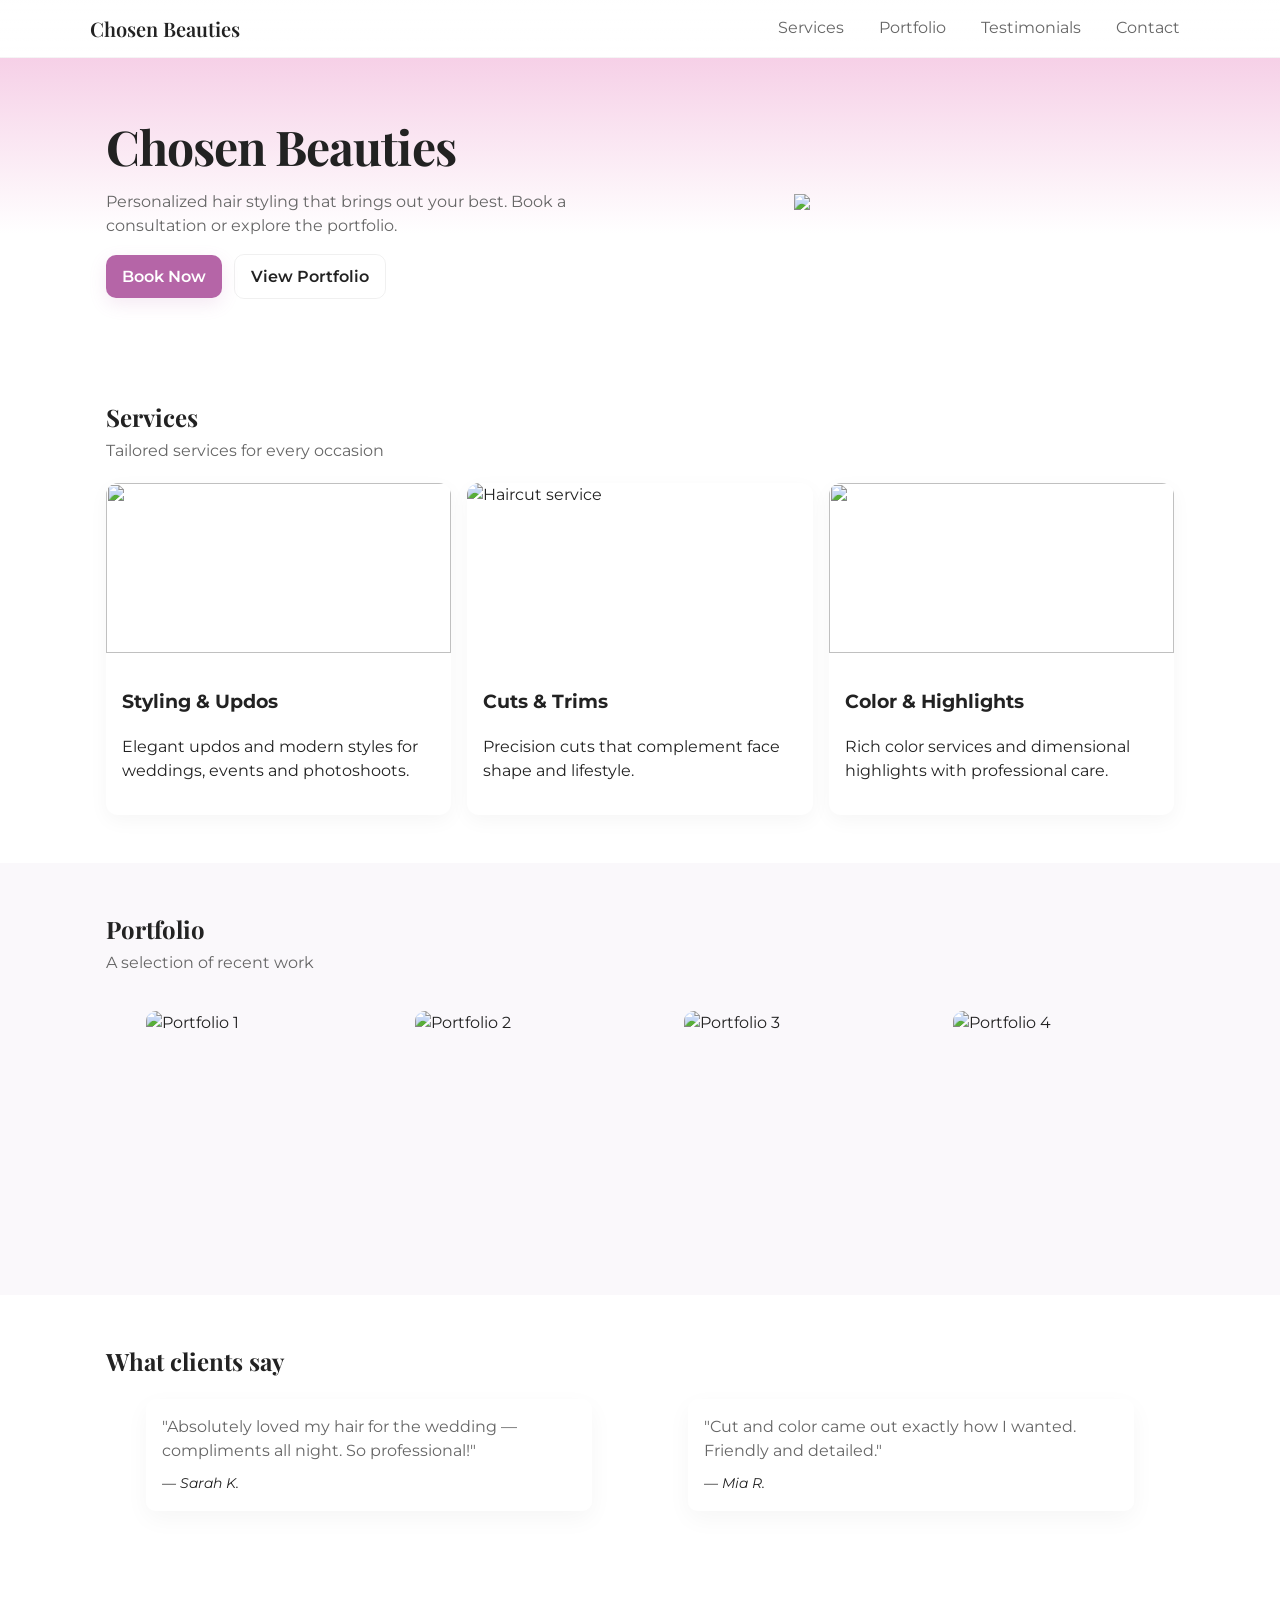
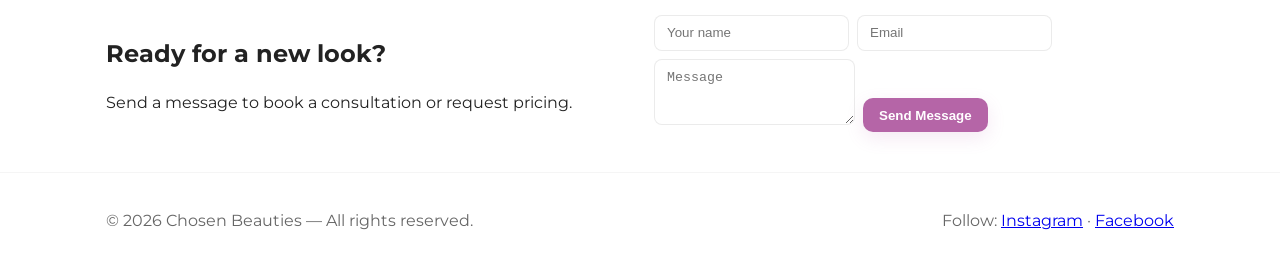
==== index.html @ 934fb7bd "updated" ====
<!doctype html>
<html lang="en">
<head>
  <meta charset="utf-8" />
  <meta name="viewport" content="width=device-width,initial-scale=1" />
  <meta name="description" content="Chosen Beauties — premium hair styling by a passionate stylist. Book services, view portfolio and contact." />
  <title>Chosen Beauties — Hair Stylist</title>

  <!-- Google Font (optional) -->
  <link rel="preconnect" href="https://fonts.gstatic.com" crossorigin>
  <link href="https://fonts.googleapis.com/css2?family=Montserrat:wght@400;600;700&family=Playfair+Display:wght@400;600&display=swap" rel="stylesheet">

  <link rel="stylesheet" href="css/style.css">
</head>
<body>
  <header class="site-header">
    <div class="container header-inner">
      <a class="brand" href="#home">Chosen Beauties</a>
      <button class="nav-toggle" aria-controls="main-nav" aria-expanded="false" aria-label="Toggle navigation">
        <span class="hamburger"></span>
      </button>
      <nav id="main-nav" class="nav">
        <ul>
          <li><a href="#services">Services</a></li>
          <li><a href="#portfolio">Portfolio</a></li>
          <li><a href="#testimonials">Testimonials</a></li>
          <li><a href="#contact">Contact</a></li>
        </ul>
      </nav>
    </div>
  </header>

  <main>
    <!-- HERO -->
    <section id="home" class="hero">
      <div class="container hero-grid">
        <div class="hero-content">
          <h1 class="reveal">Chosen Beauties</h1>
          <p class="lead reveal delay-1">Personalized hair styling that brings out your best. Book a consultation or explore the portfolio.</p>
          <div class="hero-ctas reveal delay-2">
            <a class="btn primary" href="#contact">Book Now</a>
            <a class="btn ghost" href="#portfolio">View Portfolio</a>
          </div>
        </div>

        <figure class="hero-media reveal delay-3" aria-hidden="true">
          <!-- small placeholder, real image lazy-loaded -->
          <img class="lazy" src="https://images.unsplash.com/photo-1562322140-8baeececf3df?ixlib=rb-4.1.0&ixid=M3wxMjA3fDB8MHxzZWFyY2h8OHx8aGFpciUyMHNhbG9ufGVufDB8fDB8fHww&auto=format&fit=crop&q=60&w=400" loading="lazy">
        </figure>
      </div>
    </section>

    <!-- SERVICES -->
    <section id="services" class="section">
      <div class="container">
        <h2 class="section-title">Services</h2>
        <p class="section-sub">Tailored services for every occasion</p>

        <div class="cards">
          <article class="card reveal">
            <div class="card-media" aria-hidden="true">
              <img class="lazy" src="https://media.istockphoto.com/id/2195297381/photo/hairstylist-blow-drying-clients-hair-with-a-fan.webp?a=1&b=1&s=612x612&w=0&k=20&c=V1nyioA2nWQpx9N_WSkcnjv2B87eK_zv9McYGcDiy1s=" loading="lazy">
            </div>
            <div class="card-body">
              <h3>Styling & Updos</h3>
              <p>Elegant updos and modern styles for weddings, events and photoshoots.</p>
            </div>
          </article>

          <article class="card reveal delay-1">
            <div class="card-media" aria-hidden="true">
              <img class="lazy" src="https://media.istockphoto.com/id/913268816/photo/young-beautiful-woman-having-her-hair-dried-at-hair-salon.webp?a=1&b=1&s=612x612&w=0&k=20&c=Mjy-i18pwnbH0126E-7IvzbJgA98wpWZ9u1jU9pb9S0=" alt="Haircut service" loading="lazy">
            </div>
            <div class="card-body">
              <h3>Cuts & Trims</h3>
              <p>Precision cuts that complement face shape and lifestyle.</p>
            </div>
          </article>

          <article class="card reveal delay-2">
            <div class="card-media" aria-hidden="true">
              <img class="lazy" src="https://media.istockphoto.com/id/2210778800/photo/hairdresser-cutting-clients-hair-with-scissors-in-salon-closeup.webp?a=1&b=1&s=612x612&w=0&k=20&c=nYqZ8tIm3a1izsngX-an_5qqzXE_lqb9rEqZQYIt0O4=" loading="lazy">
            </div>
            <div class="card-body">
              <h3>Color & Highlights</h3>
              <p>Rich color services and dimensional highlights with professional care.</p>
            </div>
          </article>
        </div>
      </div>
    </section>

    <!-- PORTFOLIO -->
    <section id="portfolio" class="section alt">
      <div class="container">
        <h2 class="section-title">Portfolio</h2>
        <p class="section-sub">A selection of recent work</p>

        <div class="masonry">
          <figure class="masonry-item reveal">
            <img class="lazy" src="https://media.istockphoto.com/id/1678703867/photo/beautiful-young-woman-getting-her-hair-cut.jpg?s=612x612&w=0&k=20&c=vHdN2g7pIrLuw3MLaQQZgd8vESkZhBwkxDaiql16Wlw=" alt="Portfolio 1" loading="lazy">
          </figure>
          <figure class="masonry-item reveal delay-1">
            <img class="lazy" src="https://media.istockphoto.com/id/2152673203/photo/hairstylist-cutting-on-wet-hair-with-professionalism-and-precision.jpg?s=612x612&w=0&k=20&c=VvkwBlUPt2r-_SqTWEM6d-n3-1z1u_6mWzV6p31sEDM=" alt="Portfolio 2" loading="lazy">
          </figure>
          <figure class="masonry-item reveal delay-2">
            <img class="lazy" src="https://media.istockphoto.com/id/2152673203/photo/hairstylist-cutting-on-wet-hair-with-professionalism-and-precision.jpg?s=612x612&w=0&k=20&c=VvkwBlUPt2r-_SqTWEM6d-n3-1z1u_6mWzV6p31sEDM=" data-src="assets/images/portfolio-3.jpg" alt="Portfolio 3" loading="lazy">
          </figure>
          <figure class="masonry-item reveal delay-3">
            <img class="lazy" src="https://media.istockphoto.com/id/2152673203/photo/hairstylist-cutting-on-wet-hair-with-professionalism-and-precision.jpg?s=612x612&w=0&k=20&c=VvkwBlUPt2r-_SqTWEM6d-n3-1z1u_6mWzV6p31sEDM=" data-src="assets/images/portfolio-4.jpg" alt="Portfolio 4" loading="lazy">
          </figure>
        </div>
      </div>
    </section>

    <!-- TESTIMONIALS -->
    <section id="testimonials" class="section">
      <div class="container">
        <h2 class="section-title">What clients say</h2>

        <div class="testimonials">
          <blockquote class="testimonial reveal">
            <p>"Absolutely loved my hair for the wedding — compliments all night. So professional!"</p>
            <cite>— Sarah K.</cite>
          </blockquote>

          <blockquote class="testimonial reveal delay-1">
            <p>"Cut and color came out exactly how I wanted. Friendly and detailed." </p>
            <cite>— Mia R.</cite>
          </blockquote>
        </div>
      </div>
    </section>

    <!-- CONTACT / CTA -->
    <section id="contact" class="section cta">
      <div class="container">
        <div class="cta-inner reveal">
          <div>
            <h2>Ready for a new look?</h2>
            <p>Send a message to book a consultation or request pricing.</p>
          </div>

          <form id="contactForm" class="contact-form" aria-label="Contact form (demo)">
            <label>
              <span class="sr-only">Name</span>
              <input type="text" name="name" placeholder="Your name" required>
            </label>
            <label>
              <span class="sr-only">Email</span>
              <input type="email" name="email" placeholder="Email" required>
            </label>
            <label>
              <span class="sr-only">Message</span>
              <textarea name="message" rows="3" placeholder="Message"></textarea>
            </label>
            <button class="btn primary" type="submit">Send Message</button>
          </form>
        </div>
      </div>
    </section>
  </main>

  <footer class="site-footer">
    <div class="container footer-inner">
      <p>&copy; <span id="year"></span> Chosen Beauties — All rights reserved.</p>
      <p class="socials">Follow: <a href="https://x.com/chimereze_eze" aria-label="Instagram">Instagram</a> · <a href="#" aria-label="Facebook">Facebook</a></p>
    </div>
  </footer>

  <script src="script.js" defer></script>
</body>
</html>
---- css/style.css ----
/* CSS for Chosen Beauties landing page
   - Responsive layout
   - Simple animations
   - Accessible and clean */
:root{
  --bg:#fff;
  --text:#222;
  --muted:#666;
  --accent:#b565a7; /* warm purple/pink */
  --accent-2:#f6d0e7;
  --max-width:1100px;
  --radius:12px;
  --container-padding:1rem;
  --transition:300ms cubic-bezier(.2,.9,.3,1);
  font-family: 'Montserrat', system-ui, -apple-system, "Segoe UI", Roboto, "Helvetica Neue", Arial;
}

*{box-sizing:border-box}
html,body{height:100%}
body{
  margin:0;
  background:var(--bg);
  color:var(--text);
  -webkit-font-smoothing:antialiased;
  -moz-osx-font-smoothing:grayscale;
  line-height:1.5;
  font-size:16px;
}

/* container */
.container{
  width:100%;
  max-width:var(--max-width);
  margin:0 auto;
  padding:0 1rem;
}

/* Header */
.site-header{
  position:sticky;
  top:0;
  z-index:40;
  backdrop-filter: blur(6px);
  background:linear-gradient(180deg, rgba(255,255,255,0.8), rgba(255,255,255,0.6));
  border-bottom:1px solid rgba(0,0,0,0.04);
}
.header-inner{
  display:flex;
  gap:1rem;
  align-items:center;
  justify-content:space-between;
  padding:0.85rem 0;
}
.brand{
  font-family:'Playfair Display', serif;
  font-weight:600;
  font-size:1.25rem;
  color:var(--text);
  text-decoration:none;
}
.nav{
  display:flex;
}
.nav ul{display:flex; gap:1rem; margin:0; padding:0; list-style:none}
.nav a{color:var(--muted); text-decoration:none; padding:0.4rem 0.6rem; border-radius:8px}
.nav a:hover{color:var(--text); background:rgba(181,101,167,0.06)}

/* Mobile nav toggle */
.nav-toggle{
  background:none;
  border:0;
  display:none;
  padding:0.25rem;
  cursor:pointer;
}
.hamburger{
  display:block;
  width:26px;
  height:2px;
  background:var(--text);
  position:relative;
}
.hamburger::before, .hamburger::after{
  content:"";
  position:absolute;
  left:0;
  width:26px;
  height:2px;
  background:var(--text);
  transition:var(--transition);
}
.hamburger::before{top:-8px}
.hamburger::after{top:8px}

/* Hero */
.hero{
  padding:3.25rem 0;
  background:linear-gradient(180deg, var(--accent-2) 0%, transparent 60%);
}
.hero-grid{
  display:grid;
  grid-template-columns:1fr 420px;
  align-items:center;
  gap:2rem;
}
.hero-content h1{
  font-family:'Playfair Display', serif;
  font-size:clamp(2rem,5vw,3rem);
  margin:0 0 0.5rem;
  letter-spacing:-0.02em;
}
.lead{color:var(--muted); margin:0 0 1rem; max-width:42ch}
.hero-ctas .btn{margin-right:0.5rem}

/* Buttons */
.btn{
  display:inline-block;
  padding:0.6rem 1rem;
  border-radius:10px;
  border:0;
  cursor:pointer;
  text-decoration:none;
  font-weight:600;
  transition:transform var(--transition), box-shadow var(--transition), background var(--transition);
}
.btn.primary{background:var(--accent); color:#fff; box-shadow:0 6px 18px rgba(181,101,167,0.14)}
.btn.primary:hover{transform:translateY(-3px); box-shadow:0 12px 30px rgba(181,101,167,0.18)}
.btn.ghost{background:transparent; border:1px solid rgba(0,0,0,0.06); color:var(--text)}

/* Cards & sections */
.section{padding:3rem 0}
.section.alt{background:#faf8fb}
.section-title{font-family:'Playfair Display', serif; margin:0 0 .25rem; font-size:1.5rem}
.section-sub{color:var(--muted); margin:0 0 1.25rem}

.cards{display:grid; grid-template-columns:repeat(auto-fit,minmax(220px,1fr)); gap:1rem}
.card{background:#fff; border-radius:var(--radius); overflow:hidden; box-shadow:0 6px 20px rgba(16,16,16,0.04); display:flex; flex-direction:column}
.card-media img{width:100%; height:170px; object-fit:cover; display:block}
.card-body{padding:1rem}

/* Masonry gallery */
.masonry{display:grid; grid-template-columns: repeat(4, 1fr); gap:0.5rem}
.masonry-item img{width:100%; height:220px; object-fit:cover; display:block; border-radius:10px}

/* Testimonials */
.testimonials{display:grid; grid-template-columns:repeat(auto-fit,minmax(220px,1fr)); gap:1rem}
.testimonial{background:linear-gradient(180deg,#fff,#fff); padding:1rem; border-radius:10px; box-shadow:0 8px 24px rgba(0,0,0,0.04)}
.testimonial p{margin:0 0 .5rem; color:var(--muted)}
.testimonial cite{font-size:.9rem; color:var(--text)}

/* Contact */
.cta{padding:2.5rem 0}
.cta-inner{display:flex; gap:2rem; align-items:center; justify-content:space-between; flex-wrap:wrap}
.contact-form{display:flex; gap:0.5rem; flex-wrap:wrap; max-width:520px}
.contact-form input, .contact-form textarea{
  padding:0.6rem 0.75rem; border-radius:8px; border:1px solid rgba(0,0,0,0.08); width:100%;
}
.contact-form button{align-self:flex-end}

/* Footer */
.site-footer{padding:1.25rem 0; border-top:1px solid rgba(0,0,0,0.04); color:var(--muted)}
.footer-inner{display:flex; justify-content:space-between; flex-wrap:wrap; gap:0.5rem}

/* Accessibility */
.sr-only{position:absolute; left:-10000px; top:auto; width:1px; height:1px; overflow:hidden}

/* Simple reveal animations */
.reveal{opacity:0; transform:translateY(12px); transition:opacity 550ms var(--transition), transform 550ms var(--transition)}
.reveal.visible{opacity:1; transform:none}
.reveal.delay-1{transition-delay:120ms}
.reveal.delay-2{transition-delay:220ms}
.reveal.delay-3{transition-delay:320ms}

/* Responsive adjustments */
@media (max-width:1000px){
  .hero-grid{grid-template-columns:1fr 320px}
  .masonry{grid-template-columns:repeat(3,1fr)}
}
@media (max-width:760px){
  .nav{display:none}
  .nav-toggle{display:block}
  .hero-grid{grid-template-columns:1fr; text-align:center}
  .hero-media{order: -1}
  .masonry{grid-template-columns:repeat(2,1fr)}
  .hero{padding:2rem 0}
  .cta-inner{flex-direction:column; align-items:stretch}
}
@media (max-width:420px){
  .masonry{grid-template-columns:1fr}
  .hero-media img{height:260px; object-fit:cover}
}
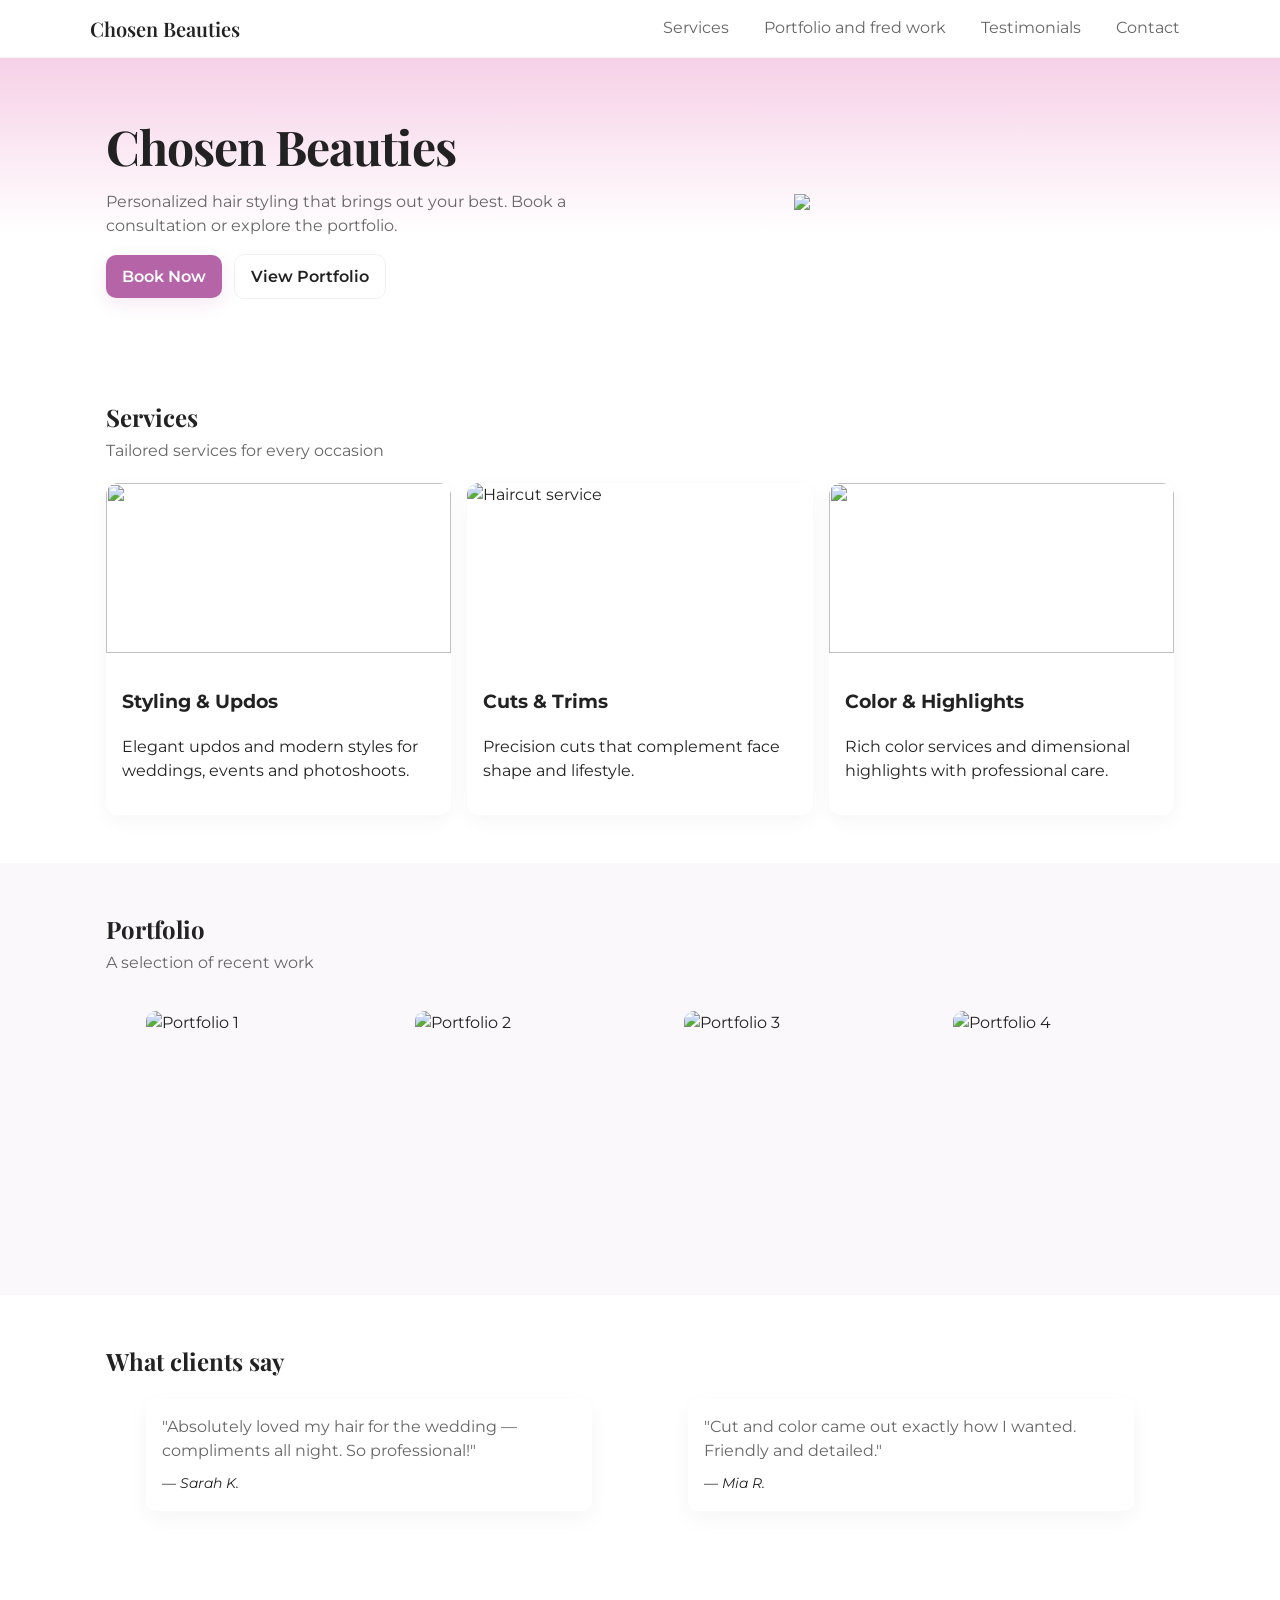
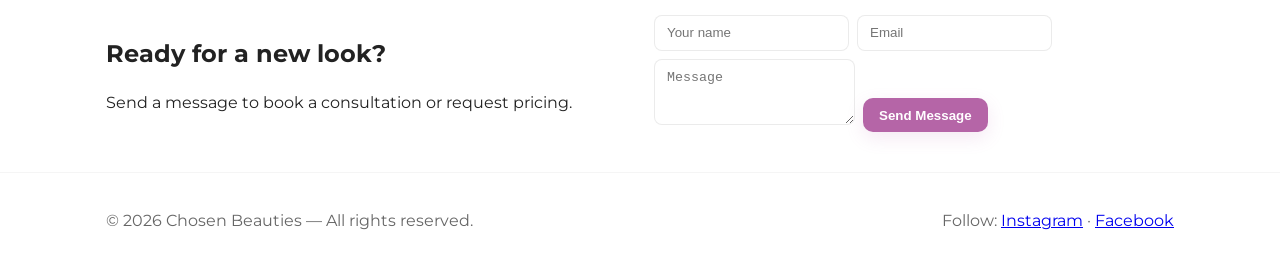
==== commit e86fa898: "added fred work content" ====
--- a/index.html
+++ b/index.html
@@ -22,7 +22,7 @@
       <nav id="main-nav" class="nav">
         <ul>
           <li><a href="#services">Services</a></li>
-          <li><a href="#portfolio">Portfolio</a></li>
+          <li><a href="#portfolio">Portfolio and fred work</a></li>
           <li><a href="#testimonials">Testimonials</a></li>
           <li><a href="#contact">Contact</a></li>
         </ul>
